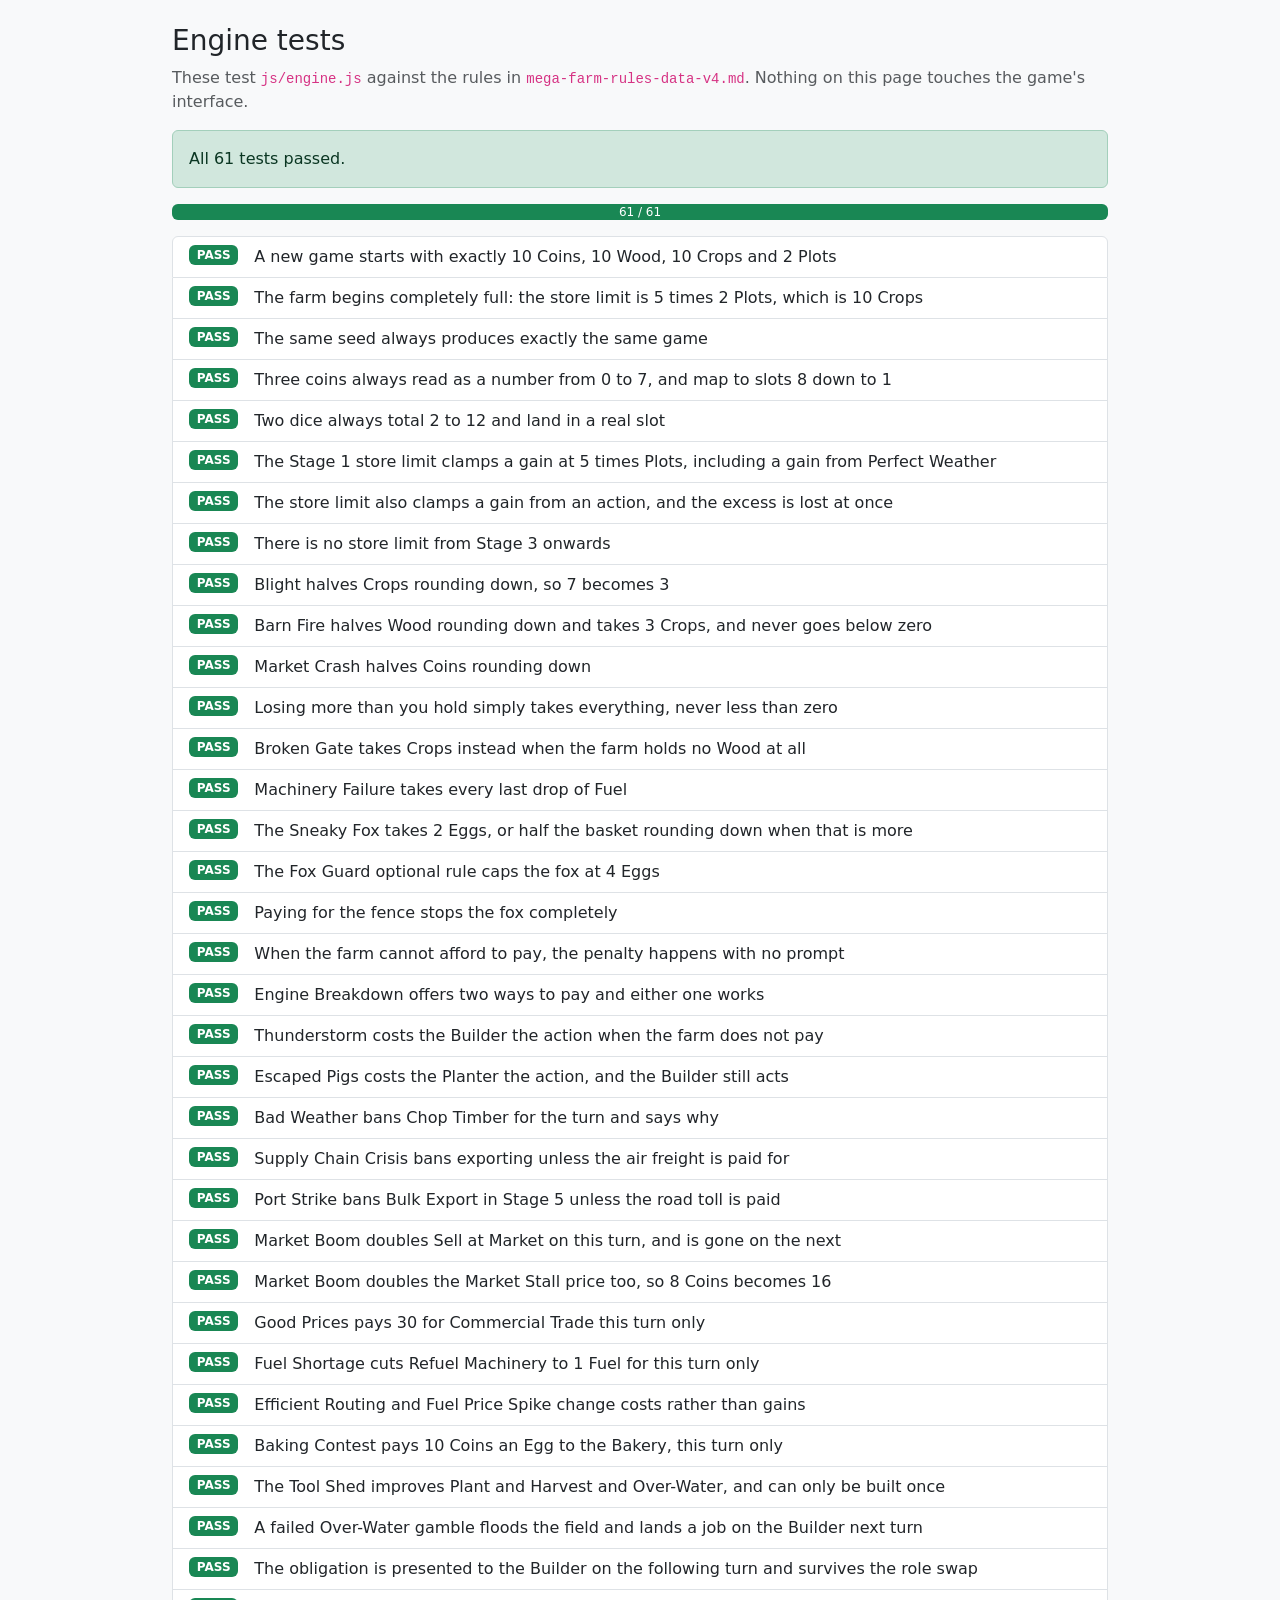
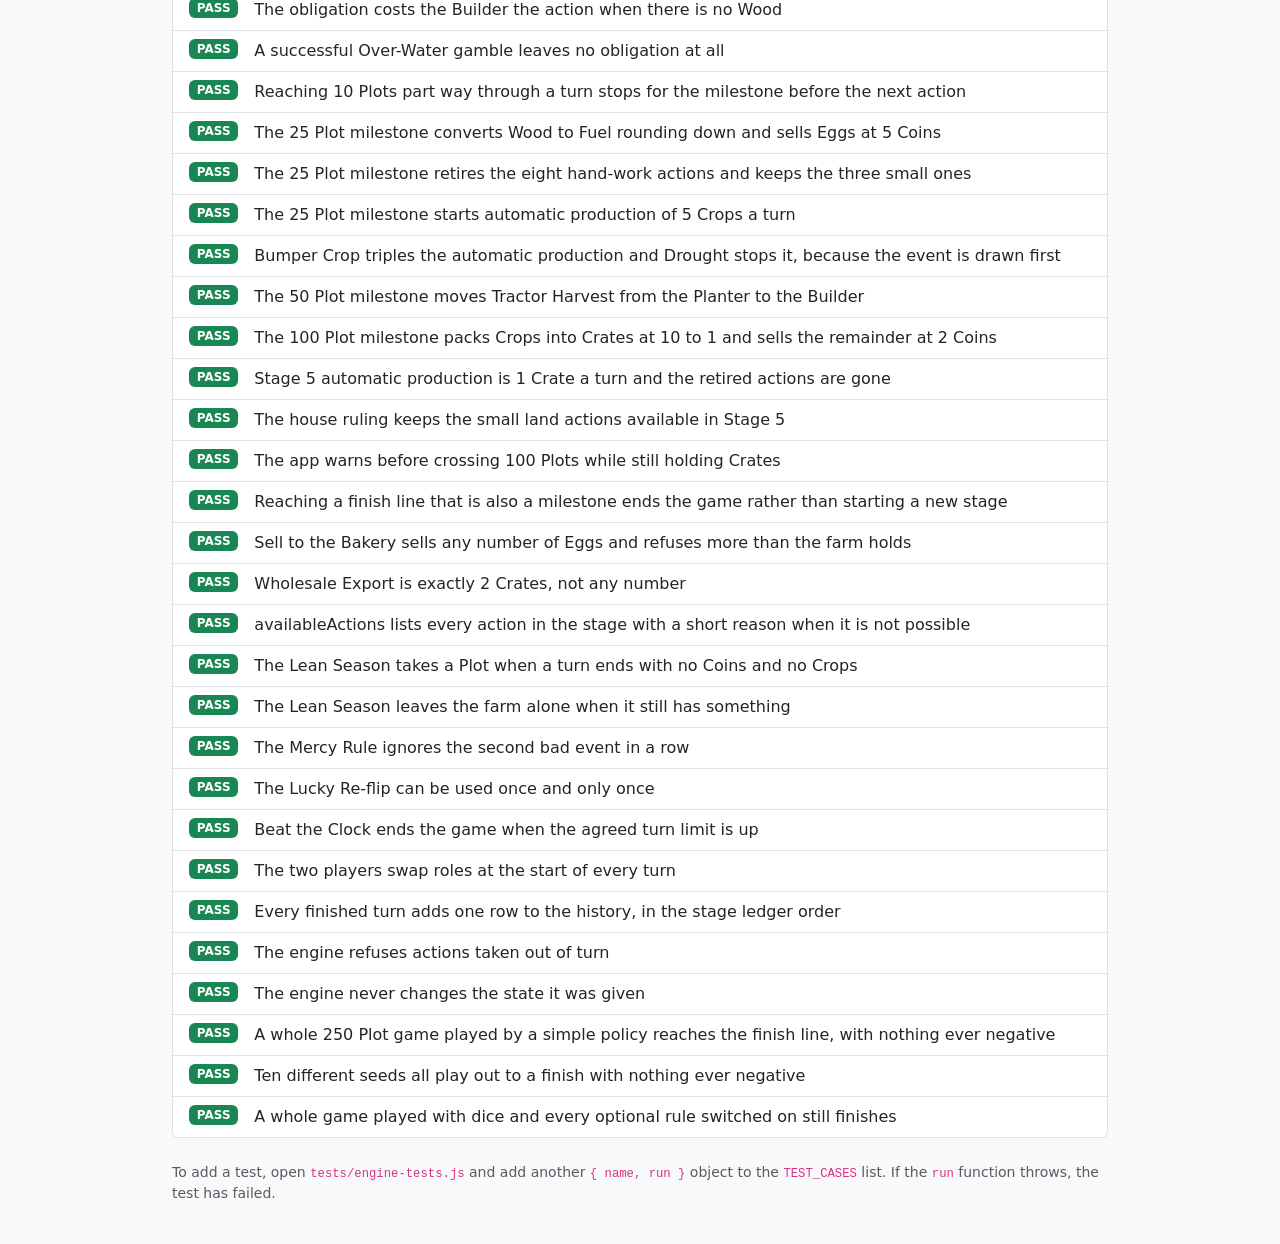
==== tests/engine.test.html @ f806c265 "Web version 1 of The Mega-Farm Challenge A playable browser version of the two-player co-operative f" ====
<!DOCTYPE html>
<html lang="en">
<head>
  <meta charset="utf-8">
  <meta name="viewport" content="width=device-width, initial-scale=1">
  <title>Engine tests &middot; The Mega-Farm Challenge</title>
  <link href="https://cdn.jsdelivr.net/npm/bootstrap@5.3.3/dist/css/bootstrap.min.css" rel="stylesheet">
  <link href="../css/app.css" rel="stylesheet">
</head>
<body class="bg-body-tertiary">
  <!--
    A test runner with no test framework in it.

    Open this file in a browser. It runs every test in tests/engine-tests.js
    against js/engine.js and prints a green line for each one that passed and a
    red line for each one that failed.

    Because this page uses ES modules, some browsers will not load it straight
    from the file system. If you see nothing at all, serve the folder instead:
        python3 -m http.server
    and then open http://localhost:8000/tests/engine.test.html
  -->
  <div class="container py-4" style="max-width: 60rem;">

    <h1 class="h3">Engine tests</h1>
    <p class="text-body-secondary">
      These test <code>js/engine.js</code> against the rules in
      <code>mega-farm-rules-data-v4.md</code>. Nothing on this page touches the
      game's interface.
    </p>

    <div id="summary" class="alert alert-secondary" role="status">Running the tests&hellip;</div>

    <div class="progress mb-3" role="progressbar" aria-label="Tests passed">
      <div id="progress-bar" class="progress-bar" style="width: 0%"></div>
    </div>

    <ul id="results" class="list-group mb-4"></ul>

    <p class="text-body-secondary small">
      To add a test, open <code>tests/engine-tests.js</code> and add another
      <code>{ name, run }</code> object to the <code>TEST_CASES</code> list. If
      the <code>run</code> function throws, the test has failed.
    </p>

  </div>

  <script type="module">
    import { runAllTests } from './engine-tests.js';

    const results = runAllTests();
    const passedCount = results.filter(function (result) { return result.passed; }).length;
    const failedCount = results.length - passedCount;

    const summaryElement = document.getElementById('summary');
    summaryElement.className = 'alert ' + (failedCount === 0 ? 'alert-success' : 'alert-danger');
    summaryElement.textContent = failedCount === 0
      ? 'All ' + results.length + ' tests passed.'
      : failedCount + ' of ' + results.length + ' tests failed.';

    const progressBar = document.getElementById('progress-bar');
    progressBar.style.width = Math.round((passedCount / results.length) * 100) + '%';
    progressBar.classList.add(failedCount === 0 ? 'bg-success' : 'bg-danger');
    progressBar.textContent = passedCount + ' / ' + results.length;

    const resultsList = document.getElementById('results');
    for (const result of results) {
      const item = document.createElement('li');
      item.className = 'list-group-item d-flex gap-3 align-items-start';

      const badge = document.createElement('span');
      badge.className = 'badge ' + (result.passed ? 'text-bg-success' : 'text-bg-danger');
      badge.textContent = result.passed ? 'PASS' : 'FAIL';
      item.appendChild(badge);

      const text = document.createElement('div');
      const name = document.createElement('div');
      name.textContent = result.name;
      text.appendChild(name);
      if (!result.passed) {
        const message = document.createElement('div');
        message.className = 'text-danger small font-monospace mt-1';
        message.textContent = result.message;
        text.appendChild(message);
      }
      item.appendChild(text);

      resultsList.appendChild(item);
    }
  </script>
</body>
</html>
---- css/app.css ----
/*
 * app.css
 * ---------------------------------------------------------------------------
 * The only stylesheet the game has, and it is deliberately short.
 *
 * Bootstrap 5.3 does nearly all of the work: the grid, the cards, the buttons,
 * the badges, the modals, the offcanvas panel, the progress bars and the
 * toasts. Everything here is either something Bootstrap has no class for, or a
 * small adjustment to make the game readable on a phone held in portrait.
 *
 * Please keep this file small. If you find yourself writing a lot of CSS, look
 * for a Bootstrap class that already does it.
 * ---------------------------------------------------------------------------
 */

/* --------------------------------------------------------------------------
   Colours used by the game itself, on top of Bootstrap's own.
   -------------------------------------------------------------------------- */
:root {
  --farm-planter-tint: #e7f1ff;
  --farm-builder-tint: #fdf0e3;
  --farm-planter-edge: #6ea8fe;
  --farm-builder-edge: #e8a33d;
}

/* --------------------------------------------------------------------------
   The ledger: the row of big numbers.
   -------------------------------------------------------------------------- */

/* Five of these have to fit across a 360 pixel phone in Stages 2 and 4, so
   they share the width evenly and wrap onto a second line if they cannot. */
.ledger-tile {
  text-align: center;
  padding: 0.4rem 0.2rem;
  flex: 1 1 auto;
  min-width: 3.4rem;
}

.ledger-number {
  font-size: 1.9rem;
  font-weight: 700;
  line-height: 1.1;
  font-variant-numeric: tabular-nums;
}

.ledger-name {
  font-size: 0.75rem;
  text-transform: uppercase;
  letter-spacing: 0.04em;
}

/* The little "+6" or "-4" that appears when a total changes, then fades. */
.ledger-change {
  display: block;
  font-size: 0.8rem;
  font-weight: 700;
  min-height: 1.1rem;
  animation: fade-the-change-away 3s ease-out forwards;
}

@keyframes fade-the-change-away {
  0%   { opacity: 1; }
  70%  { opacity: 1; }
  100% { opacity: 0; }
}

/* Somewhere to keep the line's height when nothing has changed. */
.ledger-change-blank {
  display: block;
  min-height: 1.1rem;
}

/* --------------------------------------------------------------------------
   The two role panels.
   -------------------------------------------------------------------------- */

.role-panel-planter { border-left: 0.4rem solid var(--farm-planter-edge); }
.role-panel-builder { border-left: 0.4rem solid var(--farm-builder-edge); }

.role-panel-planter > .card-header { background-color: var(--farm-planter-tint); }
.role-panel-builder > .card-header { background-color: var(--farm-builder-tint); }

/* The panel for the role whose turn it is not yet. Dimmed, but still readable,
   because seeing what the other role could do is part of the game. */
.role-panel-waiting {
  opacity: 0.55;
}

/* --------------------------------------------------------------------------
   Action buttons. Full width, two lines, big enough for a child to tap.
   -------------------------------------------------------------------------- */

.action-button {
  text-align: left;
  white-space: normal;
}

.action-button .action-name {
  font-weight: 600;
}

.action-button .action-exchange {
  font-variant-numeric: tabular-nums;
}

/* The "small change" actions the rules keep as insurance rather than options,
   separated off at the bottom of the list. */
.small-change-heading {
  font-size: 0.75rem;
  text-transform: uppercase;
  letter-spacing: 0.04em;
}

/* --------------------------------------------------------------------------
   The chance check: three coins or two dice.
   -------------------------------------------------------------------------- */

.chance-face {
  display: inline-flex;
  align-items: center;
  justify-content: center;
  width: 3.25rem;
  height: 3.25rem;
  border-radius: 50%;
  border: 3px solid var(--bs-secondary-border-subtle);
  background: var(--bs-body-bg);
  font-size: 1.5rem;
  font-weight: 700;
  line-height: 1;
}

/* A die is a square with rounded corners rather than a circle. */
.chance-face-die {
  border-radius: 0.6rem;
}

.chance-face-heads {
  border-color: var(--bs-success);
  color: var(--bs-success-text-emphasis);
  background: var(--bs-success-bg-subtle);
}

.chance-face-tails {
  border-color: var(--bs-secondary);
  color: var(--bs-secondary-color);
}

.chance-place-value {
  display: block;
  font-size: 0.7rem;
  font-weight: 400;
  text-align: center;
}

/* --------------------------------------------------------------------------
   The end-of-turn chant. Said out loud, so it should look like speech.
   -------------------------------------------------------------------------- */

.ledger-chant {
  font-size: 1.25rem;
  font-style: italic;
  line-height: 1.5;
}

/* --------------------------------------------------------------------------
   The milestone walkthrough.
   -------------------------------------------------------------------------- */

.milestone-step-outcome {
  font-size: 1.35rem;
  font-weight: 600;
}

/* --------------------------------------------------------------------------
   The history table. It can be wider than a phone, so it scrolls sideways
   inside its own box rather than making the whole page scroll.
   -------------------------------------------------------------------------- */

.history-scroller {
  overflow-x: auto;
}

.history-scroller table {
  font-variant-numeric: tabular-nums;
}

/* --------------------------------------------------------------------------
   Small screens. Anything narrower than a typical phone in portrait.
   -------------------------------------------------------------------------- */

@media (max-width: 400px) {
  .ledger-number { font-size: 1.5rem; }
  .ledger-name { font-size: 0.68rem; letter-spacing: 0; }
  .ledger-tile { padding: 0.4rem 0.1rem; min-width: 3rem; }
  .chance-face { width: 2.75rem; height: 2.75rem; font-size: 1.25rem; }
  .ledger-chant { font-size: 1.1rem; }
}
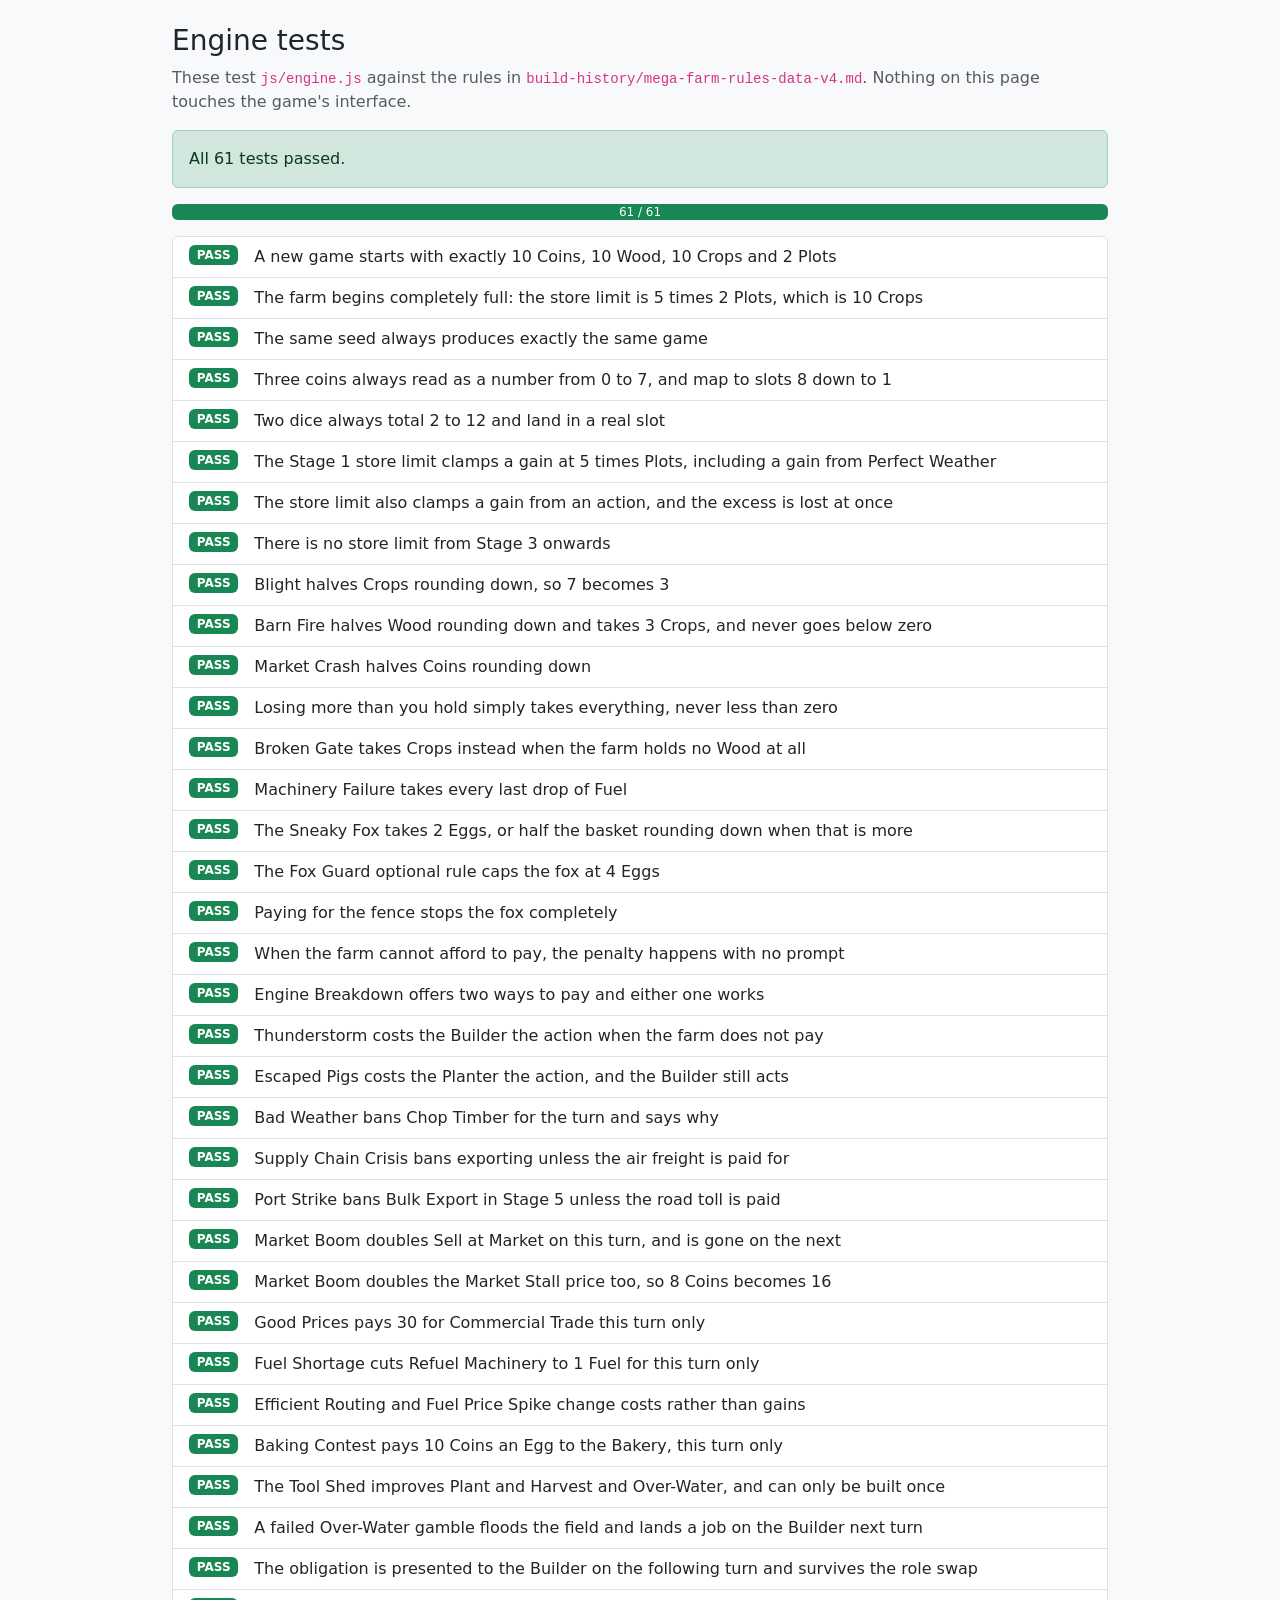
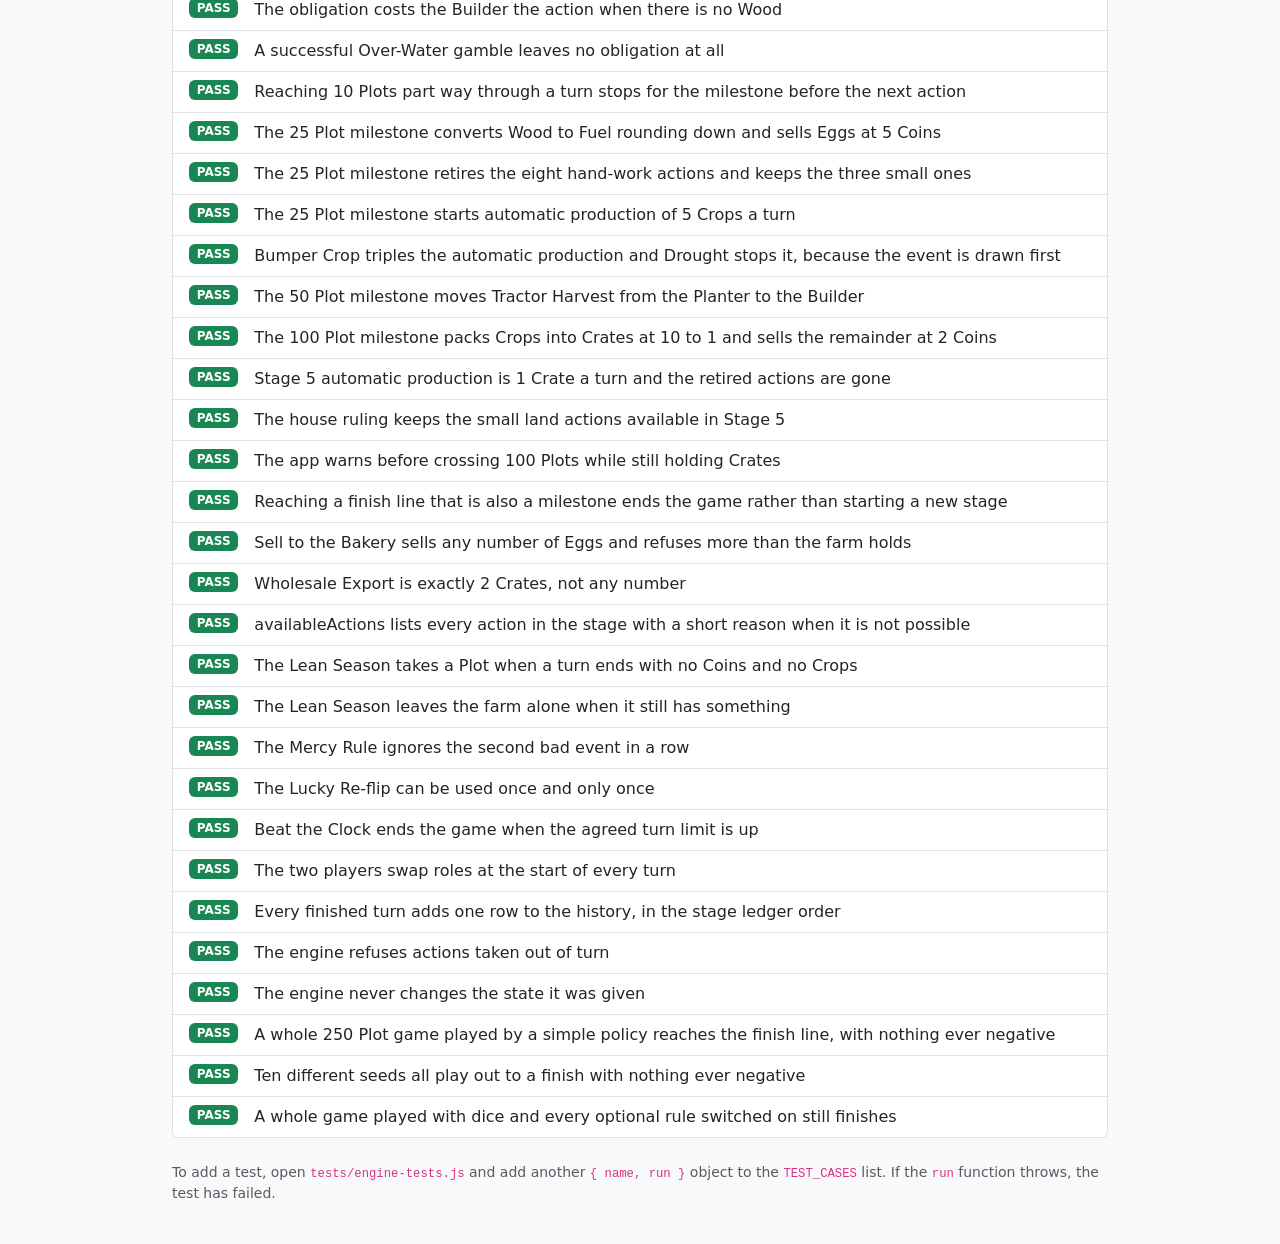
==== commit b93d5ca5: "Tidy the root folder: keep the verbal game, file the paperwork Save the verbal version of the game, " ====
--- a/tests/engine.test.html
+++ b/tests/engine.test.html
@@ -25,7 +25,7 @@
     <h1 class="h3">Engine tests</h1>
     <p class="text-body-secondary">
       These test <code>js/engine.js</code> against the rules in
-      <code>mega-farm-rules-data-v4.md</code>. Nothing on this page touches the
+      <code>build-history/mega-farm-rules-data-v4.md</code>. Nothing on this page touches the
       game's interface.
     </p>
 
